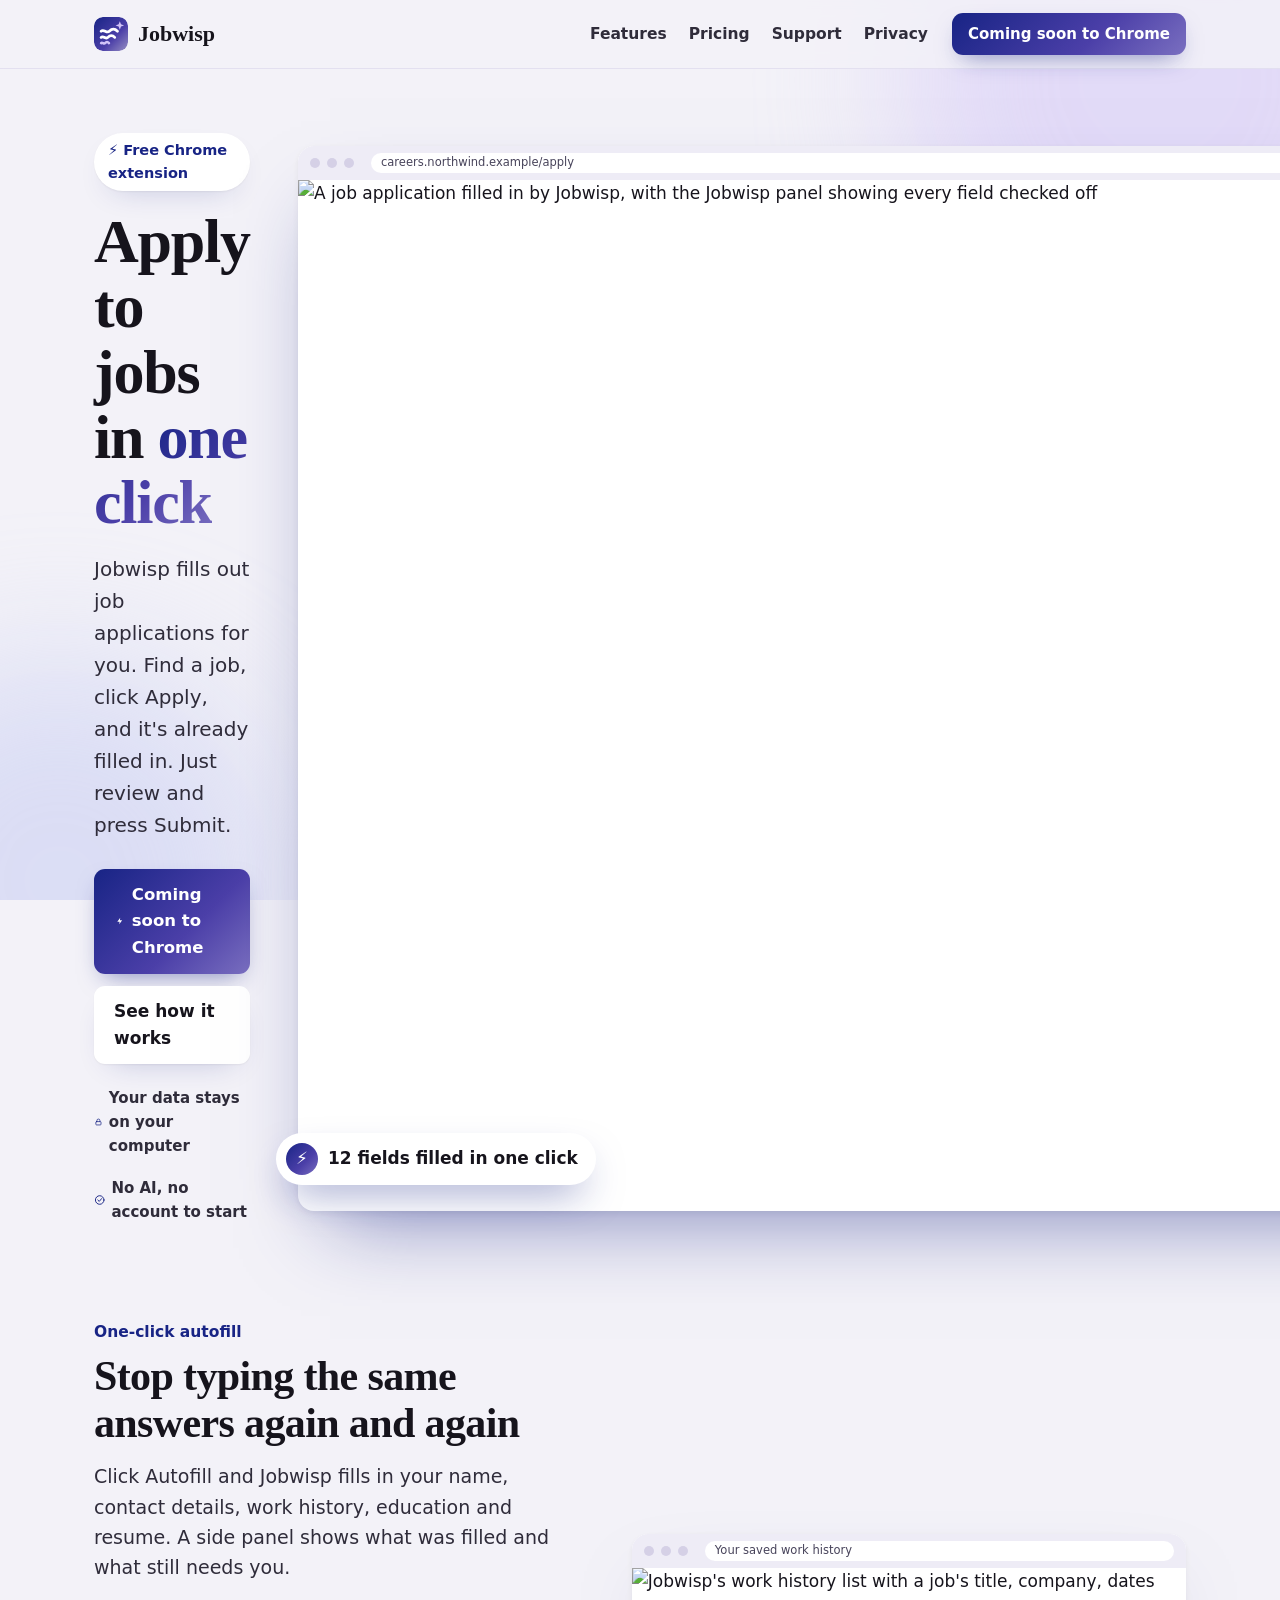
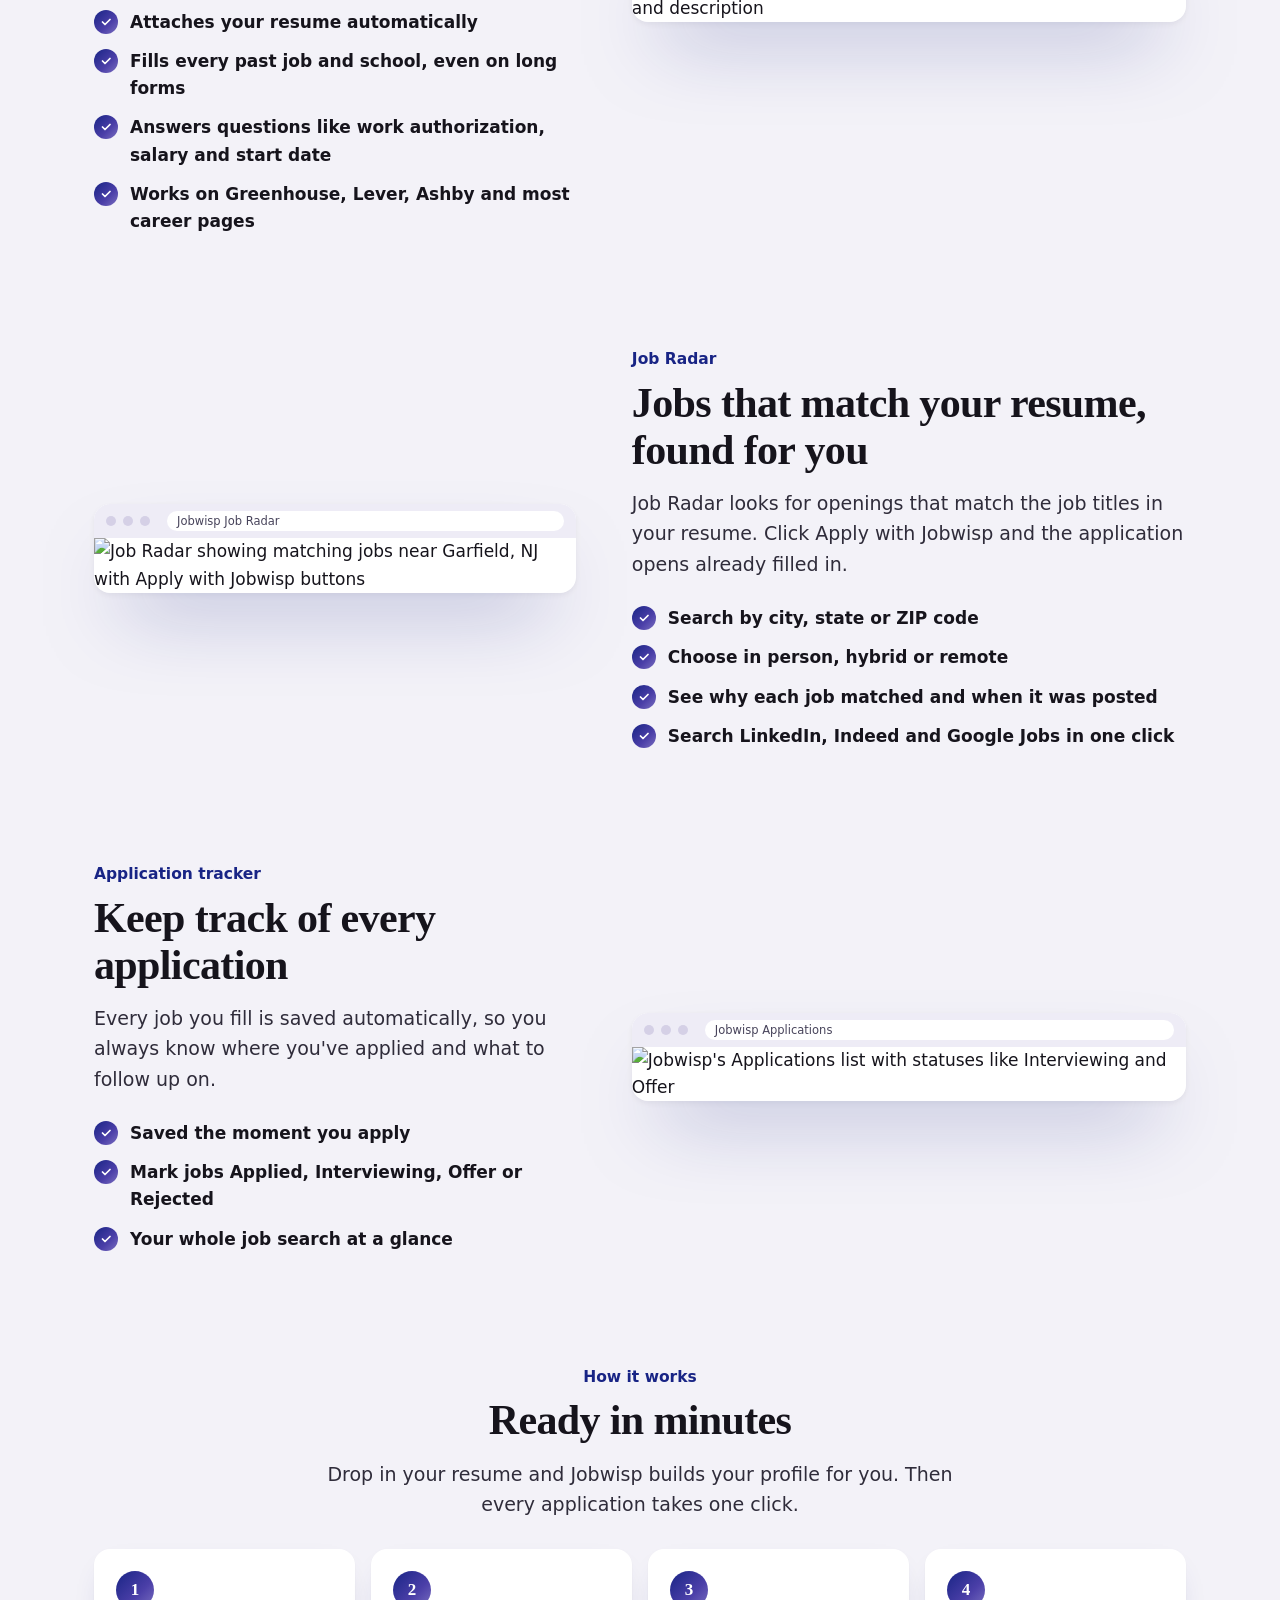
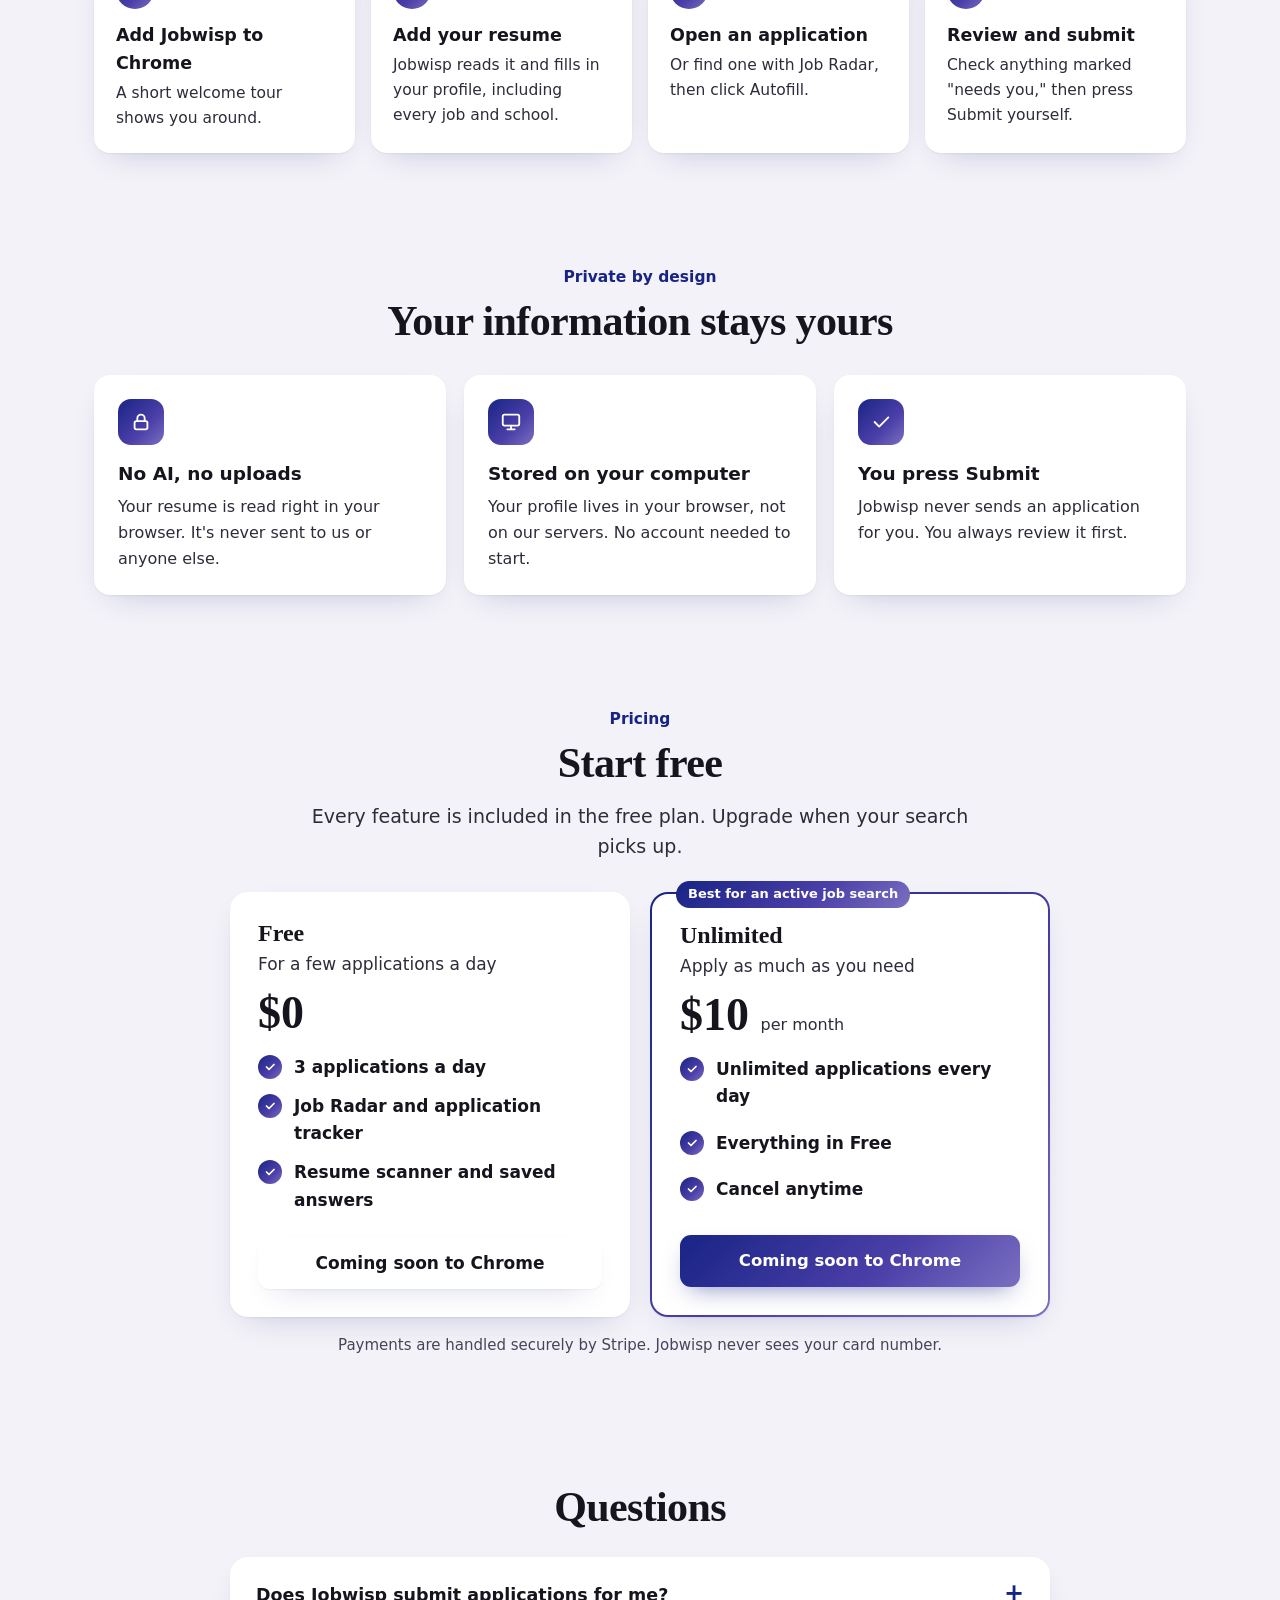
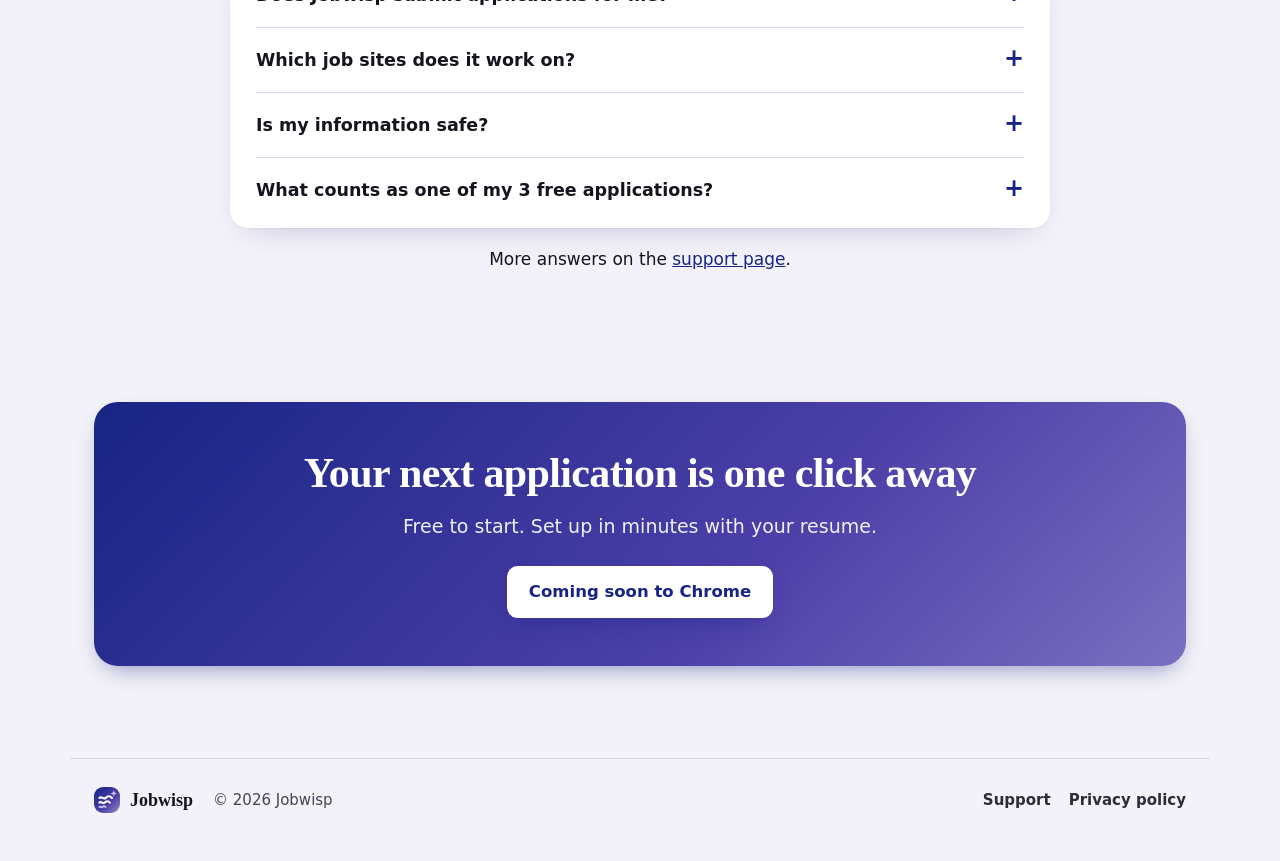
==== index.html @ 6d699679 "Add home page and privacy policy" ====
<!doctype html>
<html lang="en">
<head>
<meta charset="utf-8">
<meta name="viewport" content="width=device-width, initial-scale=1">
<title>Jobwisp: Apply to jobs in one click</title>
<meta name="description" content="Jobwisp is a free Chrome extension that fills job applications in one click, finds jobs that match your resume, and tracks every application. No AI. Your data stays private.">
<meta property="og:title" content="Jobwisp: Apply to jobs in one click">
<meta property="og:description" content="Fill job applications in one click, find jobs that match your resume, and track every application.">
<meta property="og:image" content="assets/social.png">
<link rel="icon" href="assets/logo.svg" type="image/svg+xml">
<link rel="stylesheet" href="styles.css">
</head>
<body>
<a class="skip" href="#main">Skip to content</a>
<div class="orbs" aria-hidden="true"><i></i><i></i></div>

<header class="nav">
  <div class="wrap">
    <a class="logo" href="index.html"><img src="assets/logo.svg" alt="">Jobwisp</a>
    <nav aria-label="Main">
      <a href="#features">Features</a>
      <a href="#pricing">Pricing</a>
      <a href="support.html">Support</a>
      <a href="privacy.html">Privacy</a>
    </nav>
    <a class="btn small" href="#how" data-store><span class="label">Add to Chrome</span></a>
  </div>
</header>

<main id="main">
  <section class="hero">
    <div class="wrap">
      <div>
        <span class="pill">⚡ Free Chrome extension</span>
        <h1>Apply to jobs in <span class="g">one click</span></h1>
        <p class="lede">Jobwisp fills out job applications for you. Find a job, click Apply, and it's already filled in. Just review and press Submit.</p>
        <div class="ctas">
          <a class="btn" href="#how" data-store><svg viewBox="0 0 24 24" fill="currentColor" aria-hidden="true"><path d="M13 2L4 14h7l-1 8 9-12h-7z"/></svg><span class="label">Add to Chrome, it's free</span></a>
          <a class="btn-quiet" href="#how">See how it works</a>
        </div>
        <div class="trust">
          <span><svg viewBox="0 0 24 24" fill="none" stroke="currentColor" stroke-width="2" stroke-linecap="round" aria-hidden="true"><rect x="5" y="11" width="14" height="9" rx="2"/><path d="M8 11V8a4 4 0 0 1 8 0v3"/></svg>Your data stays on your computer</span>
          <span><svg viewBox="0 0 24 24" fill="none" stroke="currentColor" stroke-width="2" stroke-linecap="round" aria-hidden="true"><circle cx="12" cy="12" r="9"/><path d="M8 12l3 3 5-6"/></svg>No AI, no account to start</span>
        </div>
      </div>
      <div class="hero-art">
        <div class="frame"><div class="bar"><b></b><b></b><b></b><span>careers.northwind.example/apply</span></div><img src="assets/hero.jpg" alt="A job application filled in by Jobwisp, with the Jobwisp panel showing every field checked off" width="1600" height="1031"></div>
        <div class="badge"><i>⚡</i>12 fields filled in one click</div>
      </div>
    </div>
  </section>

  <section id="features">
    <div class="wrap feature">
      <div>
        <p class="kicker">One-click autofill</p>
        <h2>Stop typing the same answers again and again</h2>
        <p class="sub">Click Autofill and Jobwisp fills in your name, contact details, work history, education and resume. A side panel shows what was filled and what still needs you.</p>
        <ul class="checks">
          <li>Attaches your resume automatically</li>
          <li>Fills every past job and school, even on long forms</li>
          <li>Answers questions like work authorization, salary and start date</li>
          <li>Works on Greenhouse, Lever, Ashby and most career pages</li>
        </ul>
      </div>
      <div class="frame"><div class="bar"><b></b><b></b><b></b><span>Your saved work history</span></div><img src="assets/work.jpg" alt="Jobwisp's work history list with a job's title, company, dates and description" loading="lazy"></div>
    </div>
  </section>

  <section>
    <div class="wrap feature flip">
      <div>
        <p class="kicker">Job Radar</p>
        <h2>Jobs that match your resume, found for you</h2>
        <p class="sub">Job Radar looks for openings that match the job titles in your resume. Click Apply with Jobwisp and the application opens already filled in.</p>
        <ul class="checks">
          <li>Search by city, state or ZIP code</li>
          <li>Choose in person, hybrid or remote</li>
          <li>See why each job matched and when it was posted</li>
          <li>Search LinkedIn, Indeed and Google Jobs in one click</li>
        </ul>
      </div>
      <div class="frame"><div class="bar"><b></b><b></b><b></b><span>Jobwisp Job Radar</span></div><img src="assets/radar.jpg" alt="Job Radar showing matching jobs near Garfield, NJ with Apply with Jobwisp buttons" loading="lazy"></div>
    </div>
  </section>

  <section>
    <div class="wrap feature">
      <div>
        <p class="kicker">Application tracker</p>
        <h2>Keep track of every application</h2>
        <p class="sub">Every job you fill is saved automatically, so you always know where you've applied and what to follow up on.</p>
        <ul class="checks">
          <li>Saved the moment you apply</li>
          <li>Mark jobs Applied, Interviewing, Offer or Rejected</li>
          <li>Your whole job search at a glance</li>
        </ul>
      </div>
      <div class="frame"><div class="bar"><b></b><b></b><b></b><span>Jobwisp Applications</span></div><img src="assets/tracker.jpg" alt="Jobwisp's Applications list with statuses like Interviewing and Offer" loading="lazy"></div>
    </div>
  </section>

  <section id="how">
    <div class="wrap center">
      <p class="kicker">How it works</p>
      <h2>Ready in minutes</h2>
      <p class="sub">Drop in your resume and Jobwisp builds your profile for you. Then every application takes one click.</p>
      <ol class="steps" style="text-align:left">
        <li><b>Add Jobwisp to Chrome</b><p>A short welcome tour shows you around.</p></li>
        <li><b>Add your resume</b><p>Jobwisp reads it and fills in your profile, including every job and school.</p></li>
        <li><b>Open an application</b><p>Or find one with Job Radar, then click Autofill.</p></li>
        <li><b>Review and submit</b><p>Check anything marked "needs you," then press Submit yourself.</p></li>
      </ol>
    </div>
  </section>

  <section>
    <div class="wrap center">
      <p class="kicker">Private by design</p>
      <h2>Your information stays yours</h2>
      <div class="cards" style="text-align:left">
        <div class="card"><span class="ic"><svg viewBox="0 0 24 24"><rect x="5" y="11" width="14" height="9" rx="2"/><path d="M8 11V8a4 4 0 0 1 8 0v3"/></svg></span><h3>No AI, no uploads</h3><p>Your resume is read right in your browser. It's never sent to us or anyone else.</p></div>
        <div class="card"><span class="ic"><svg viewBox="0 0 24 24"><rect x="3" y="4" width="18" height="12" rx="2"/><path d="M8 20h8M12 16v4"/></svg></span><h3>Stored on your computer</h3><p>Your profile lives in your browser, not on our servers. No account needed to start.</p></div>
        <div class="card"><span class="ic"><svg viewBox="0 0 24 24"><path d="M5 12l5 5L20 7"/></svg></span><h3>You press Submit</h3><p>Jobwisp never sends an application for you. You always review it first.</p></div>
      </div>
    </div>
  </section>

  <section id="pricing">
    <div class="wrap center">
      <p class="kicker">Pricing</p>
      <h2>Start free</h2>
      <p class="sub">Every feature is included in the free plan. Upgrade when your search picks up.</p>
      <div class="plans" style="text-align:left">
        <div class="plan">
          <h3>Free</h3><p style="margin:0;color:var(--ink-2)">For a few applications a day</p>
          <div class="price">$0</div>
          <ul class="checks"><li>3 applications a day</li><li>Job Radar and application tracker</li><li>Resume scanner and saved answers</li></ul>
          <a class="btn-quiet" href="#how" data-store><span class="label">Add to Chrome</span></a>
        </div>
        <div class="plan best">
          <span class="tag">Best for an active job search</span>
          <h3>Unlimited</h3><p style="margin:0;color:var(--ink-2)">Apply as much as you need</p>
          <div class="price">$10 <small>per month</small></div>
          <ul class="checks"><li>Unlimited applications every day</li><li>Everything in Free</li><li>Cancel anytime</li></ul>
          <a class="btn" href="#how" data-store><span class="label">Start free, upgrade anytime</span></a>
        </div>
      </div>
      <p style="color:var(--muted);font-size:15px;margin-top:16px">Payments are handled securely by Stripe. Jobwisp never sees your card number.</p>
    </div>
  </section>

  <section>
    <div class="wrap center">
      <h2>Questions</h2>
      <div class="faq" style="text-align:left">
        <details><summary>Does Jobwisp submit applications for me?</summary><div><p>No. Jobwisp fills in the form, and you always review it and press Submit yourself. Anything it couldn't answer is marked "needs you," so nothing slips through.</p></div></details>
        <details><summary>Which job sites does it work on?</summary><div><p>Greenhouse, Lever, Ashby and most company career pages, including application forms embedded in other websites. Some custom dropdowns, for example on Workday, may need a quick manual pick.</p></div></details>
        <details><summary>Is my information safe?</summary><div><p>Your profile and resume are stored only in your browser. Jobwisp doesn't use AI, doesn't upload your resume and doesn't sell data. Read the full <a href="privacy.html">privacy policy</a>.</p></div></details>
        <details><summary>What counts as one of my 3 free applications?</summary><div><p>Each different application you fill counts once per day. Filling the same application again, or using the practice form, doesn't count. Your free applications reset at midnight.</p></div></details>
      </div>
      <p style="margin-top:18px">More answers on the <a href="support.html">support page</a>.</p>
    </div>
  </section>

  <section>
    <div class="wrap">
      <div class="band">
        <h2>Your next application is one click away</h2>
        <p>Free to start. Set up in minutes with your resume.</p>
        <a class="btn" href="#how" data-store><span class="label">Add Jobwisp to Chrome</span></a>
      </div>
    </div>
  </section>
</main>

<footer>
  <div class="wrap">
    <a class="logo" href="index.html" style="font-size:18px"><img src="assets/logo.svg" alt="" style="width:26px;height:26px">Jobwisp</a>
    <span>© 2026 Jobwisp</span>
    <nav aria-label="Footer"><a href="support.html">Support</a><a href="privacy.html">Privacy policy</a></nav>
  </div>
</footer>
<script src="site.js"></script>
</body>
</html>
---- styles.css ----
/* Jobwisp website. Soft lavender background, white cards, indigo-to-lavender accents, dark readable text. */
:root {
  --paper: #F3F2F8;
  --tint: #EEEBFA;
  --ink: #16141C;
  --ink-2: #2F2C3A;
  --muted: #47435A;
  --rule: #D9D4EA;
  --brand: #182485;
  --lavender: #978FC3;
  --lilac: #D1C3F8;
  --grad: linear-gradient(135deg, #182485 0%, #4B3FA8 60%, #7A6FC0 100%);
  --card: 0 1px 2px rgba(22,20,28,.05), 0 12px 32px -18px rgba(24,36,133,.3);
  --glow: 0 10px 24px -10px rgba(24,36,133,.55);
  --serif: Charter, "Bitstream Charter", "Iowan Old Style", "Palatino Linotype", Georgia, serif;
  --sans: Inter, system-ui, -apple-system, "Segoe UI", Roboto, sans-serif;
}
* { box-sizing: border-box; }
html { scroll-behavior: smooth; }
body { margin: 0; background: var(--paper); color: var(--ink); font: 17px/1.6 var(--sans); }
img { max-width: 100%; height: auto; display: block; }
a { color: var(--brand); }
:focus-visible { outline: 3px solid var(--brand); outline-offset: 3px; }
.wrap { max-width: 1140px; margin: 0 auto; padding: 0 24px; }
.skip { position: absolute; left: -999px; }
.skip:focus { left: 12px; top: 12px; background: #fff; padding: 8px 12px; border-radius: 8px; z-index: 10; }

/* background shapes */
.orbs { position: fixed; inset: 0; z-index: -1; overflow: hidden; pointer-events: none; }
.orbs i { position: absolute; border-radius: 50%; filter: blur(70px); opacity: .5; animation: drift 20s ease-in-out infinite alternate; }
.orbs i:nth-child(1) { width: 520px; height: 520px; background: #D1C3F8; top: -180px; right: -140px; }
.orbs i:nth-child(2) { width: 440px; height: 440px; background: #C3C9F2; bottom: -200px; left: -160px; animation-duration: 26s; }
@keyframes drift { to { transform: translate(-40px, 30px) scale(1.08); } }

/* nav */
.nav { position: sticky; top: 0; z-index: 5; backdrop-filter: blur(10px); background: rgba(243,242,248,.82); border-bottom: 1px solid rgba(217,212,234,.6); }
.nav .wrap { display: flex; align-items: center; gap: 24px; height: 68px; }
.logo { display: flex; align-items: center; gap: 10px; font: 700 22px var(--serif); color: var(--ink); text-decoration: none; }
.logo img { width: 34px; height: 34px; border-radius: 9px; }
.nav nav { display: flex; gap: 22px; margin-left: auto; }
.nav nav a { color: var(--ink-2); text-decoration: none; font-weight: 600; font-size: 15.5px; }
.nav nav a:hover, .nav nav a[aria-current="page"] { color: var(--brand); }

/* buttons */
.btn { display: inline-flex; align-items: center; gap: 8px; padding: 13px 22px; border-radius: 11px; background: var(--grad); color: #fff; font-weight: 700; text-decoration: none; box-shadow: var(--glow); transition: transform .15s, filter .15s; border: 0; font-size: 16.5px; cursor: pointer; }
.btn:hover { transform: translateY(-2px); filter: brightness(1.08); }
.btn.small { padding: 9px 16px; font-size: 15px; }
.btn-quiet { display: inline-flex; align-items: center; gap: 8px; padding: 12px 20px; border-radius: 11px; background: #fff; color: var(--ink); font-weight: 700; text-decoration: none; box-shadow: var(--card); transition: transform .15s, color .15s; }
.btn-quiet:hover { transform: translateY(-2px); color: var(--brand); }
.btn svg, .btn-quiet svg { width: 18px; height: 18px; }

/* hero */
.hero { padding: 64px 0 40px; }
.hero .wrap { display: grid; grid-template-columns: 0.9fr 1.1fr; gap: 48px; align-items: center; }
.pill { display: inline-flex; align-items: center; gap: 8px; background: #fff; padding: 6px 14px; border-radius: 999px; font-weight: 700; font-size: 14.5px; color: var(--brand); box-shadow: var(--card); margin-bottom: 18px; }
h1 { font: 700 clamp(40px, 5.4vw, 62px)/1.05 var(--serif); letter-spacing: -.02em; margin: 0 0 18px; }
.g { background: var(--grad); -webkit-background-clip: text; background-clip: text; color: transparent; }
.lede { font-size: 20px; color: var(--ink-2); margin: 0 0 28px; max-width: 34ch; }
.ctas { display: flex; gap: 12px; flex-wrap: wrap; margin-bottom: 22px; }
.trust { display: flex; gap: 18px; flex-wrap: wrap; color: var(--ink-2); font-size: 15px; font-weight: 600; }
.trust span { display: inline-flex; align-items: center; gap: 6px; }
.trust svg { width: 18px; height: 18px; color: var(--brand); }
.frame { position: relative; background: #fff; border-radius: 16px; overflow: hidden; box-shadow: 0 2px 6px rgba(22,20,28,.06), 0 40px 80px -32px rgba(24,36,133,.5); }
.frame .bar { height: 34px; background: #EEECF6; display: flex; align-items: center; gap: 7px; padding: 0 12px; }
.frame .bar b { width: 10px; height: 10px; border-radius: 50%; background: #D5D0E6; }
.frame .bar span { margin-left: 10px; flex: 1; height: 20px; border-radius: 10px; background: #fff; font-size: 11.5px; color: var(--muted); display: flex; align-items: center; padding: 0 10px; }
.hero-art { position: relative; animation: rise .7s ease-out both; }
.badge { position: absolute; left: -22px; bottom: 26px; display: flex; align-items: center; gap: 10px; background: #fff; border-radius: 999px; padding: 10px 18px 10px 10px; font-weight: 700; box-shadow: 0 18px 40px -14px rgba(24,36,133,.55); animation: rise .7s .3s ease-out both; }
.badge i { width: 32px; height: 32px; border-radius: 50%; background: var(--grad); display: grid; place-items: center; color: #fff; font-style: normal; }
@keyframes rise { from { opacity: 0; transform: translateY(14px); } to { opacity: 1; transform: none; } }

/* sections */
section { padding: 56px 0; }
.kicker { font-weight: 700; color: var(--brand); margin: 0 0 8px; font-size: 15.5px; }
h2 { font: 700 clamp(30px, 3.6vw, 42px)/1.12 var(--serif); letter-spacing: -.015em; margin: 0 0 14px; }
.center { text-align: center; }
.center .sub { margin-left: auto; margin-right: auto; }
.sub { font-size: 19px; color: var(--ink-2); max-width: 56ch; margin: 0 0 26px; }
.feature { display: grid; grid-template-columns: 1fr 1.15fr; gap: 56px; align-items: center; }
.feature.flip > :first-child { order: 2; }
.checks { list-style: none; padding: 0; margin: 0; display: grid; gap: 12px; }
.checks li { display: flex; gap: 12px; align-items: flex-start; font-weight: 600; }
.checks li::before { content: ""; flex: none; width: 24px; height: 24px; margin-top: 1px; border-radius: 50%; background: url("data:image/svg+xml,%3Csvg xmlns='http://www.w3.org/2000/svg' viewBox='0 0 24 24' fill='none' stroke='white' stroke-width='3.5' stroke-linecap='round' stroke-linejoin='round'%3E%3Cpath d='M5 12l5 5L20 7'/%3E%3C/svg%3E") center / 12px 12px no-repeat, var(--grad); }

/* steps */
.steps { list-style: none; padding: 0; margin: 30px 0 0; display: grid; grid-template-columns: repeat(4, 1fr); gap: 16px; counter-reset: s; }
.steps li { background: #fff; border-radius: 16px; padding: 22px; box-shadow: var(--card); counter-increment: s; }
.steps li::before { content: counter(s); display: grid; place-items: center; width: 38px; height: 38px; border-radius: 50%; background: var(--grad); color: #fff; font: 700 17px var(--serif); margin-bottom: 12px; }
.steps b { display: block; font-size: 17.5px; margin-bottom: 4px; }
.steps p { margin: 0; color: var(--ink-2); font-size: 15.5px; }

/* cards */
.cards { display: grid; grid-template-columns: repeat(3, 1fr); gap: 18px; margin-top: 30px; }
.card { background: #fff; border-radius: 16px; padding: 24px; box-shadow: var(--card); }
.card .ic { width: 46px; height: 46px; border-radius: 13px; background: var(--grad); display: grid; place-items: center; margin-bottom: 14px; }
.card .ic svg { width: 22px; height: 22px; fill: none; stroke: #fff; stroke-width: 2; stroke-linecap: round; stroke-linejoin: round; }
.card h3 { margin: 0 0 6px; font-size: 18.5px; }
.card p { margin: 0; color: var(--ink-2); font-size: 16px; }

/* pricing */
.plans { display: grid; grid-template-columns: 1fr 1fr; gap: 20px; max-width: 820px; margin: 30px auto 0; }
.plan { background: #fff; border-radius: 18px; padding: 28px; box-shadow: var(--card); display: flex; flex-direction: column; }
.plan.best { border: 2px solid transparent; background: linear-gradient(#fff, #fff) padding-box, var(--grad) border-box; position: relative; }
.plan.best .tag { position: absolute; top: -13px; left: 24px; background: var(--grad); color: #fff; font-weight: 700; font-size: 13px; padding: 3px 12px; border-radius: 999px; }
.plan h3 { font: 700 24px var(--serif); margin: 0 0 4px; }
.price { font: 700 46px/1 var(--serif); margin: 12px 0 18px; }
.price small { font: 500 16px var(--sans); color: var(--ink-2); }
.plan .checks { margin-bottom: 24px; flex: 1; }
.plan .btn, .plan .btn-quiet { justify-content: center; }

/* faq */
.faq { max-width: 820px; margin: 26px auto 0; background: #fff; border-radius: 18px; box-shadow: var(--card); padding: 6px 26px; }
.faq details { border-bottom: 1px solid var(--rule); }
.faq details:last-child { border-bottom: 0; }
.faq summary { list-style: none; cursor: pointer; padding: 18px 0; font-weight: 700; font-size: 17.5px; display: flex; justify-content: space-between; gap: 14px; }
.faq summary::-webkit-details-marker { display: none; }
.faq summary::after { content: "+"; font-size: 24px; line-height: 1; color: var(--brand); transition: transform .2s; }
.faq details[open] summary::after { transform: rotate(45deg); }
.faq details > div { padding: 0 0 18px; color: var(--ink-2); }
.faq details > div p { margin: 0 0 10px; }

/* cta band */
.band { background: var(--grad); color: #fff; border-radius: 24px; padding: 48px; text-align: center; box-shadow: var(--glow); }
.band h2 { color: #fff; }
.band p { font-size: 19px; opacity: .92; margin: 0 0 24px; }
.band .btn { background: #fff; color: var(--brand); }

/* document pages (support, privacy) */
.doc { max-width: 780px; margin: 0 auto; padding: 48px 24px 72px; }
.doc .card { padding: 32px 36px; }
.doc h1 { font-size: clamp(34px, 4.4vw, 46px); }
.doc h2 { font-size: 24px; margin: 34px 0 10px; }
.doc h3 { font-size: 18px; margin: 22px 0 6px; }
.doc p, .doc li { color: var(--ink-2); }
.doc ul { padding-left: 22px; }
.doc li { margin-bottom: 6px; }
.meta { color: var(--muted); font-size: 15px; margin: 0 0 24px; }
.contact { display: flex; gap: 14px; align-items: center; background: var(--tint); border-radius: 14px; padding: 18px 20px; margin: 18px 0; }
.contact .ic { width: 44px; height: 44px; border-radius: 12px; background: var(--grad); display: grid; place-items: center; flex: none; }
.contact .ic svg { width: 22px; height: 22px; fill: none; stroke: #fff; stroke-width: 2; stroke-linecap: round; stroke-linejoin: round; }
.contact b { display: block; }

/* footer */
footer { padding: 36px 0 48px; color: var(--muted); font-size: 15px; }
footer .wrap { display: flex; gap: 20px; align-items: center; flex-wrap: wrap; border-top: 1px solid var(--rule); padding-top: 28px; }
footer nav { display: flex; gap: 18px; margin-left: auto; }
footer a { color: var(--ink-2); text-decoration: none; font-weight: 600; }
footer a:hover { color: var(--brand); }

@media (max-width: 900px) {
  .hero .wrap, .feature { grid-template-columns: 1fr; gap: 32px; }
  .feature.flip > :first-child { order: 0; }
  .steps { grid-template-columns: 1fr 1fr; }
  .cards { grid-template-columns: 1fr; }
  .plans { grid-template-columns: 1fr; }
  .nav nav { display: none; }
  .badge { left: 10px; }
  .band { padding: 36px 22px; }
}
@media (max-width: 520px) { .nav .btn.small { display: none; } .steps { grid-template-columns: 1fr; } .doc .card { padding: 24px 20px; } }
@media (prefers-reduced-motion: reduce) { *, *::before, *::after { animation: none !important; transition: none !important; } html { scroll-behavior: auto; } }
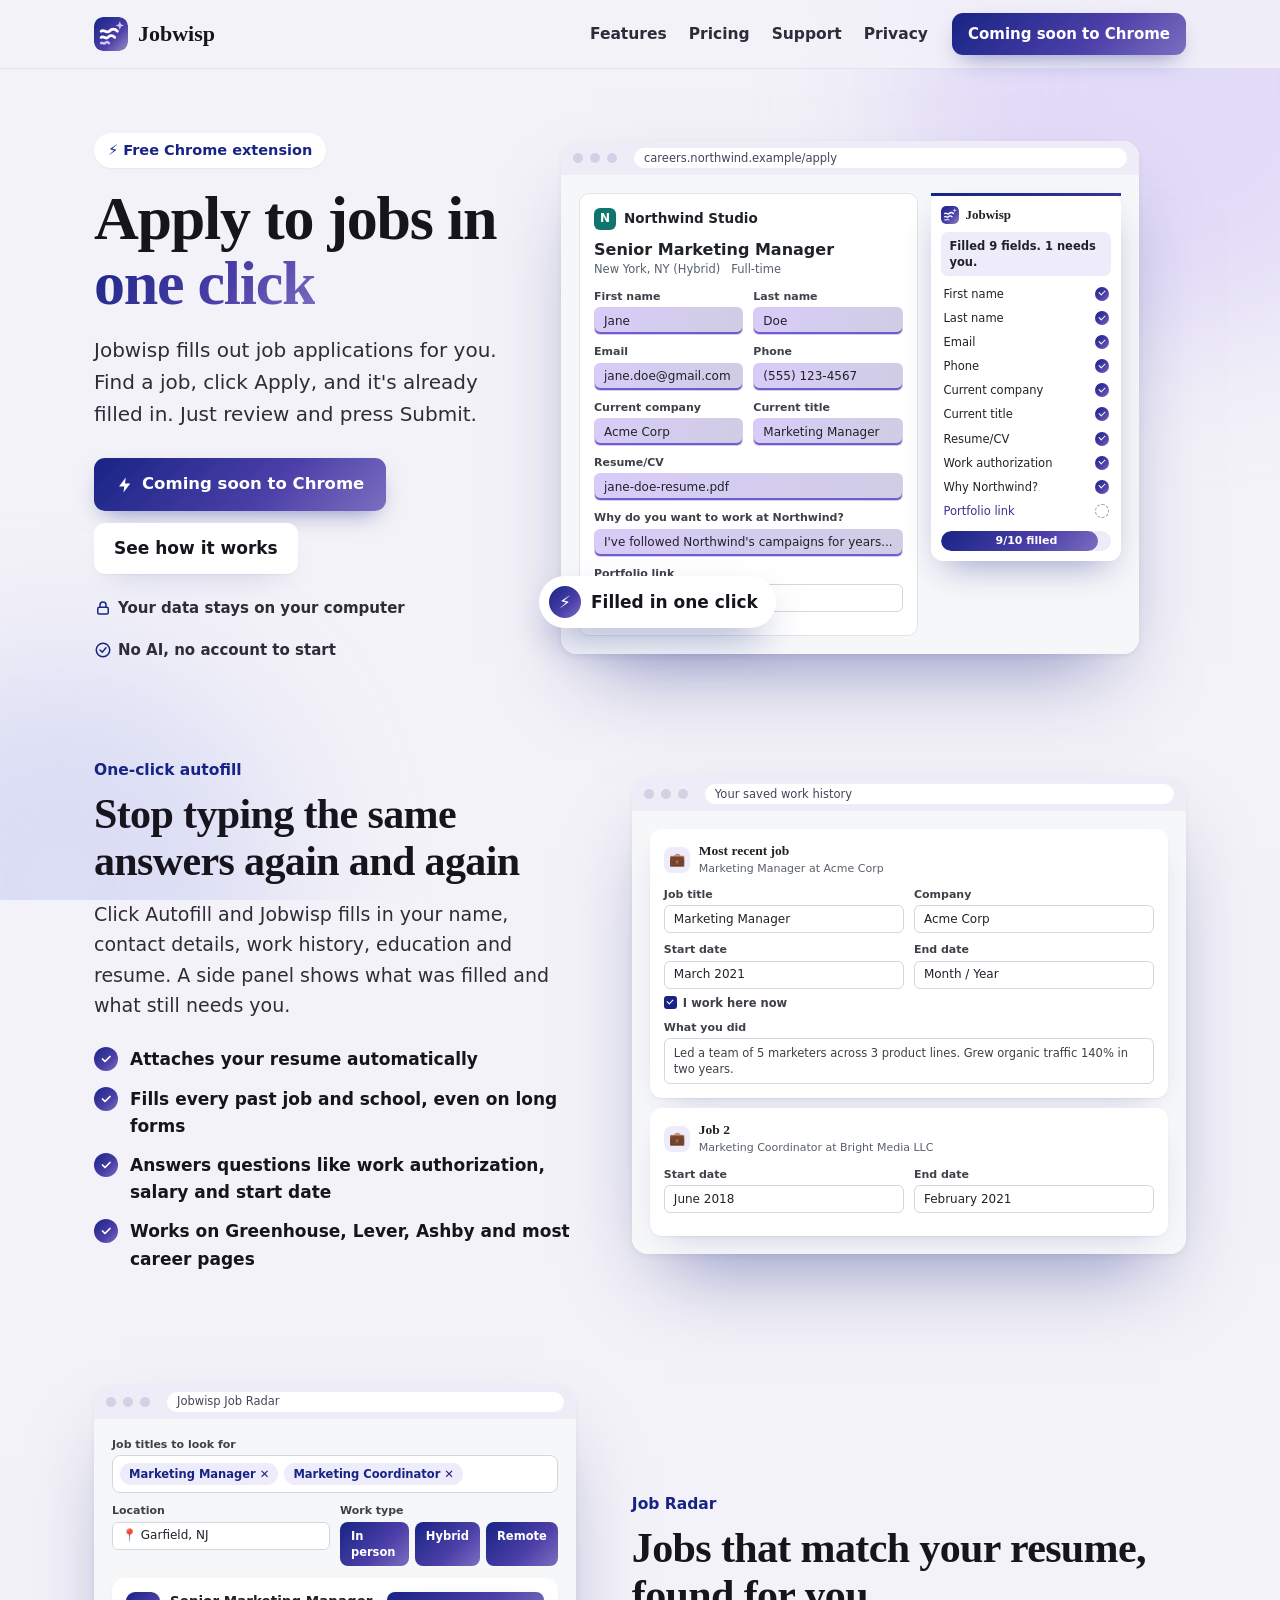
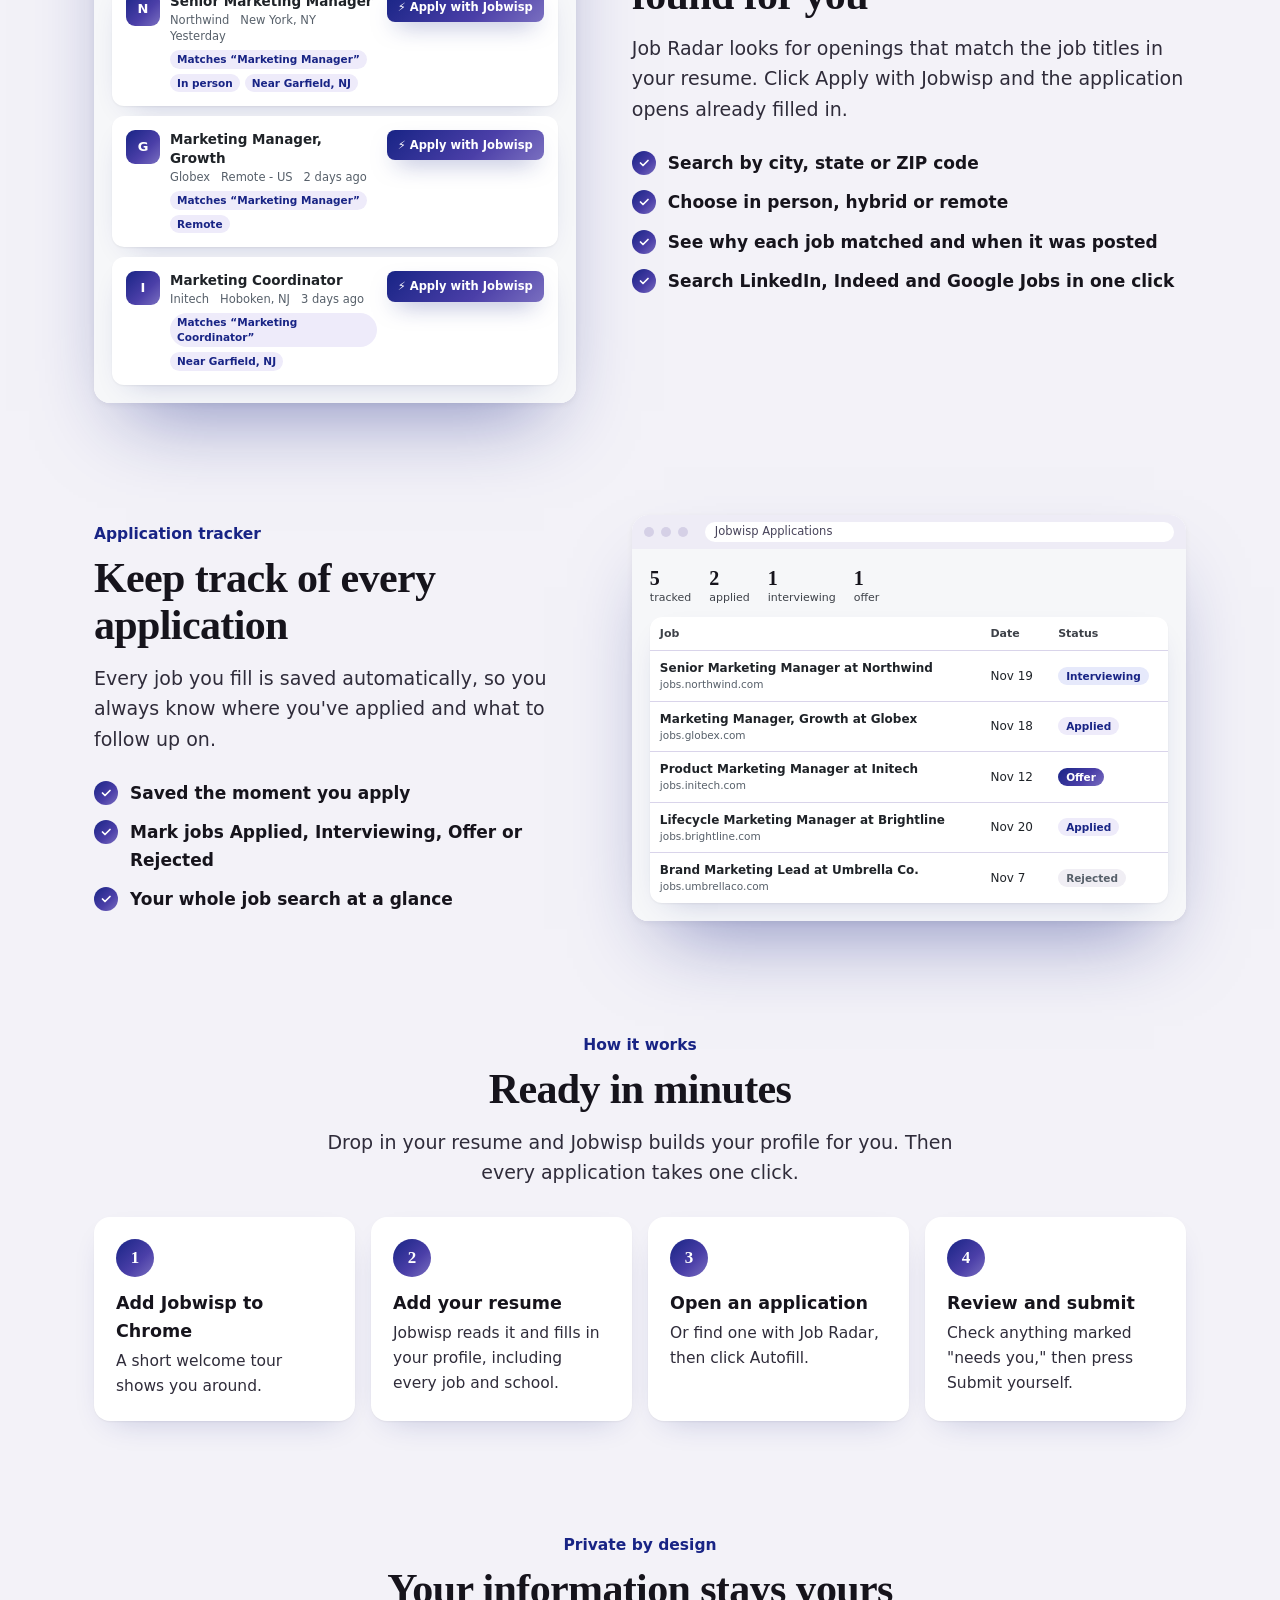
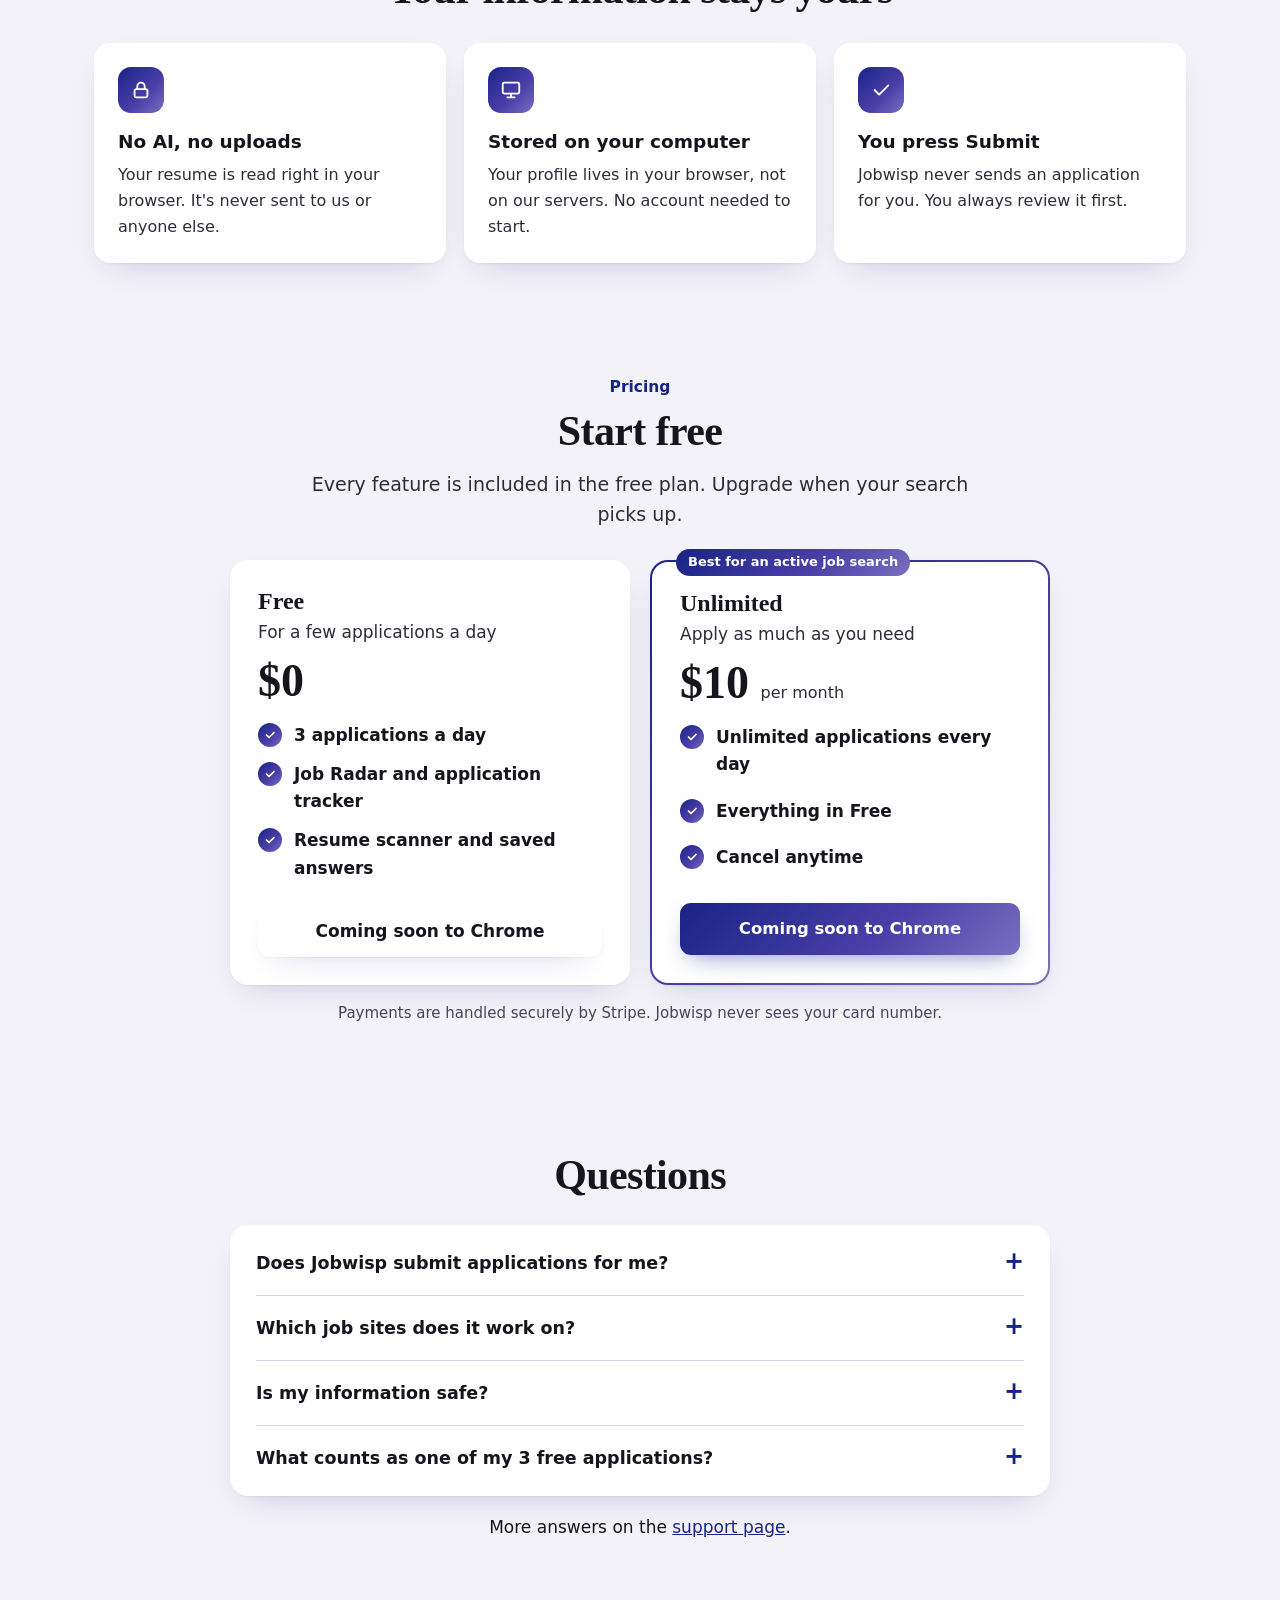
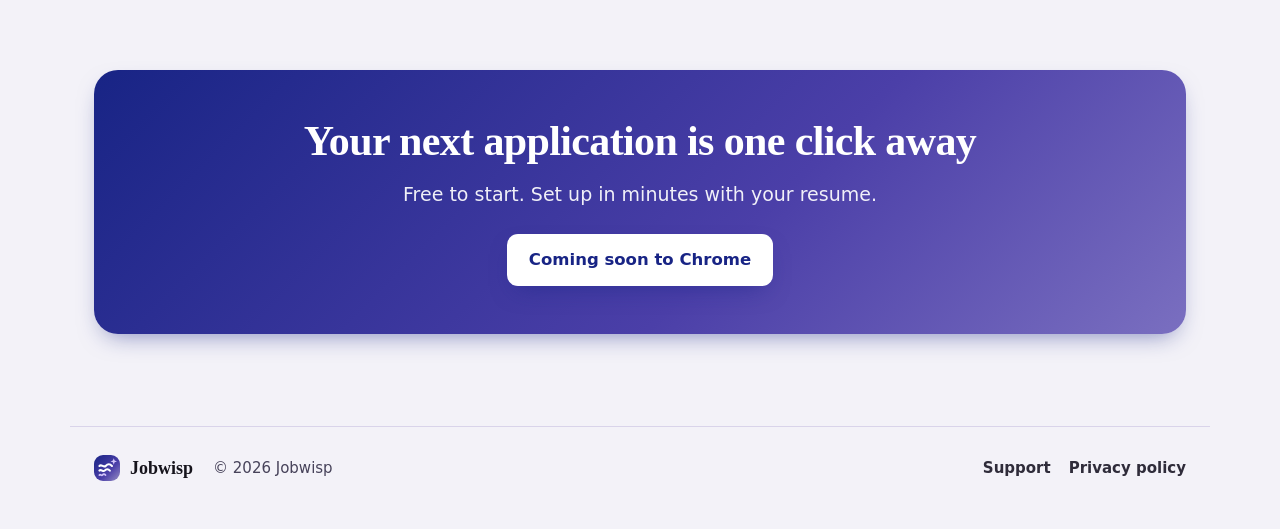
==== commit bb6a5438: "Fix broken images: replace missing screenshots with built-in illustrations" ====
--- a/index.html
+++ b/index.html
@@ -7,9 +7,9 @@
 <meta name="description" content="Jobwisp is a free Chrome extension that fills job applications in one click, finds jobs that match your resume, and tracks every application. No AI. Your data stays private.">
 <meta property="og:title" content="Jobwisp: Apply to jobs in one click">
 <meta property="og:description" content="Fill job applications in one click, find jobs that match your resume, and track every application.">
-<meta property="og:image" content="assets/social.png">
 <link rel="icon" href="assets/logo.svg" type="image/svg+xml">
 <link rel="stylesheet" href="styles.css">
+<link rel="stylesheet" href="mock.css">
 </head>
 <body>
 <a class="skip" href="#main">Skip to content</a>
@@ -45,8 +45,28 @@
         </div>
       </div>
       <div class="hero-art">
-        <div class="frame"><div class="bar"><b></b><b></b><b></b><span>careers.northwind.example/apply</span></div><img src="assets/hero.jpg" alt="A job application filled in by Jobwisp, with the Jobwisp panel showing every field checked off" width="1600" height="1031"></div>
-        <div class="badge"><i>⚡</i>12 fields filled in one click</div>
+        <div class="frame"><div class="bar"><b></b><b></b><b></b><span>careers.northwind.example/apply</span></div><div class="mock" role="img" aria-label="A job application filled in by Jobwisp, with the Jobwisp panel showing every field checked off"><div class="m-app" aria-hidden="true">
+  <div class="m-form">
+    <div class="m-co"><i>N</i>Northwind Studio</div>
+    <p class="m-title">Senior Marketing Manager</p><p class="m-sub">New York, NY (Hybrid) &nbsp; Full-time</p>
+    <div class="m-row"><div><p class="m-label">First name</p><div class="m-field on anim" style="animation-delay:0.2s">Jane</div></div><div><p class="m-label">Last name</p><div class="m-field on anim" style="animation-delay:0.3s">Doe</div></div></div>
+    <div class="m-row"><div><p class="m-label">Email</p><div class="m-field on anim" style="animation-delay:0.4s">jane.doe@gmail.com</div></div><div><p class="m-label">Phone</p><div class="m-field on anim" style="animation-delay:0.5s">(555) 123-4567</div></div></div>
+    <div class="m-row"><div><p class="m-label">Current company</p><div class="m-field on anim" style="animation-delay:0.6s">Acme Corp</div></div><div><p class="m-label">Current title</p><div class="m-field on anim" style="animation-delay:0.7s">Marketing Manager</div></div></div>
+    <div><p class="m-label">Resume/CV</p><div class="m-field on anim" style="animation-delay:0.8s">jane-doe-resume.pdf</div></div>
+    <div><p class="m-label">Why do you want to work at Northwind?</p><div class="m-field on anim" style="animation-delay:0.9s">I've followed Northwind's campaigns for years...</div></div>
+    <div><p class="m-label">Portfolio link</p><div class="m-field"></div></div>
+  </div>
+  <div class="m-panel">
+    <div class="hd"><img src="assets/logo.svg" alt="">Jobwisp</div>
+    <div class="m-status">Filled 9 fields. 1 needs you.</div>
+    <div class="m-check">First name<b></b></div><div class="m-check">Last name<b></b></div><div class="m-check">Email<b></b></div>
+    <div class="m-check">Phone<b></b></div><div class="m-check">Current company<b></b></div><div class="m-check">Current title<b></b></div>
+    <div class="m-check">Resume/CV<b></b></div><div class="m-check">Work authorization<b></b></div><div class="m-check">Why Northwind?<b></b></div>
+    <div class="m-check need">Portfolio link<b></b></div>
+    <div class="m-bar"><i></i><span>9/10 filled</span></div>
+  </div>
+</div></div></div>
+        <div class="badge"><i>⚡</i>Filled in one click</div>
       </div>
     </div>
   </section>
@@ -64,7 +84,15 @@
           <li>Works on Greenhouse, Lever, Ashby and most career pages</li>
         </ul>
       </div>
-      <div class="frame"><div class="bar"><b></b><b></b><b></b><span>Your saved work history</span></div><img src="assets/work.jpg" alt="Jobwisp's work history list with a job's title, company, dates and description" loading="lazy"></div>
+      <div class="frame"><div class="bar"><b></b><b></b><b></b><span>Your saved work history</span></div><div class="mock" role="img" aria-label="Jobwisp's work history list with a job's title, company, dates and description"><div aria-hidden="true">
+  <div class="m-card"><div class="m-head"><span class="ic">💼</span><div><strong>Most recent job</strong><small>Marketing Manager at Acme Corp</small></div></div>
+    <div class="m-row"><div><p class="m-label">Job title</p><div class="m-field">Marketing Manager</div></div><div><p class="m-label">Company</p><div class="m-field">Acme Corp</div></div></div>
+    <div class="m-row"><div><p class="m-label">Start date</p><div class="m-field">March 2021</div></div><div><p class="m-label">End date</p><div class="m-field">Month / Year</div></div></div>
+    <div class="m-tick"><i></i>I work here now</div>
+    <p class="m-label">What you did</p><div class="m-box">Led a team of 5 marketers across 3 product lines. Grew organic traffic 140% in two years.</div></div>
+  <div class="m-card"><div class="m-head"><span class="ic">💼</span><div><strong>Job 2</strong><small>Marketing Coordinator at Bright Media LLC</small></div></div>
+    <div class="m-row"><div><p class="m-label">Start date</p><div class="m-field">June 2018</div></div><div><p class="m-label">End date</p><div class="m-field">February 2021</div></div></div></div>
+</div></div></div>
     </div>
   </section>
 
@@ -81,7 +109,14 @@
           <li>Search LinkedIn, Indeed and Google Jobs in one click</li>
         </ul>
       </div>
-      <div class="frame"><div class="bar"><b></b><b></b><b></b><span>Jobwisp Job Radar</span></div><img src="assets/radar.jpg" alt="Job Radar showing matching jobs near Garfield, NJ with Apply with Jobwisp buttons" loading="lazy"></div>
+      <div class="frame"><div class="bar"><b></b><b></b><b></b><span>Jobwisp Job Radar</span></div><div class="mock" role="img" aria-label="Job Radar showing matching jobs near Garfield, NJ with Apply with Jobwisp buttons"><div aria-hidden="true">
+  <p class="m-label">Job titles to look for</p>
+  <div class="m-chips"><span class="m-chip">Marketing Manager ✕</span><span class="m-chip">Marketing Coordinator ✕</span></div>
+  <div class="m-row"><div><p class="m-label">Location</p><div class="m-field">📍 Garfield, NJ</div></div><div><p class="m-label">Work type</p><div class="m-types"><span>In person</span><span>Hybrid</span><span>Remote</span></div></div></div>
+  <div class="m-card m-job"><span class="m-logo">N</span><div><h4>Senior Marketing Manager</h4><p class="m-meta">Northwind &nbsp; New York, NY &nbsp; Yesterday</p><div class="m-why"><span>Matches “Marketing Manager”</span><span>In person</span><span>Near Garfield, NJ</span></div></div><span class="m-apply">⚡ Apply with Jobwisp</span></div>
+  <div class="m-card m-job"><span class="m-logo">G</span><div><h4>Marketing Manager, Growth</h4><p class="m-meta">Globex &nbsp; Remote - US &nbsp; 2 days ago</p><div class="m-why"><span>Matches “Marketing Manager”</span><span>Remote</span></div></div><span class="m-apply">⚡ Apply with Jobwisp</span></div>
+  <div class="m-card m-job"><span class="m-logo">I</span><div><h4>Marketing Coordinator</h4><p class="m-meta">Initech &nbsp; Hoboken, NJ &nbsp; 3 days ago</p><div class="m-why"><span>Matches “Marketing Coordinator”</span><span>Near Garfield, NJ</span></div></div><span class="m-apply">⚡ Apply with Jobwisp</span></div>
+</div></div></div>
     </div>
   </section>
 
@@ -97,7 +132,10 @@
           <li>Your whole job search at a glance</li>
         </ul>
       </div>
-      <div class="frame"><div class="bar"><b></b><b></b><b></b><span>Jobwisp Applications</span></div><img src="assets/tracker.jpg" alt="Jobwisp's Applications list with statuses like Interviewing and Offer" loading="lazy"></div>
+      <div class="frame"><div class="bar"><b></b><b></b><b></b><span>Jobwisp Applications</span></div><div class="mock" role="img" aria-label="Jobwisp's Applications list with statuses like Interviewing and Offer"><div aria-hidden="true">
+  <div class="m-stats"><div><b>5</b>tracked</div><div><b>2</b>applied</div><div><b>1</b>interviewing</div><div><b>1</b>offer</div></div>
+  <table class="m-table"><tr><th>Job</th><th>Date</th><th>Status</th></tr><tr><td><b>Senior Marketing Manager at Northwind</b><small>jobs.northwind.com</small></td><td>Nov 19</td><td><span class="m-pill int">Interviewing</span></td></tr><tr><td><b>Marketing Manager, Growth at Globex</b><small>jobs.globex.com</small></td><td>Nov 18</td><td><span class="m-pill ">Applied</span></td></tr><tr><td><b>Product Marketing Manager at Initech</b><small>jobs.initech.com</small></td><td>Nov 12</td><td><span class="m-pill offer">Offer</span></td></tr><tr><td><b>Lifecycle Marketing Manager at Brightline</b><small>jobs.brightline.com</small></td><td>Nov 20</td><td><span class="m-pill ">Applied</span></td></tr><tr><td><b>Brand Marketing Lead at Umbrella Co.</b><small>jobs.umbrellaco.com</small></td><td>Nov 7</td><td><span class="m-pill rej">Rejected</span></td></tr></table>
+</div></div></div>
     </div>
   </section>
 
--- a/mock.css
+++ b/mock.css
@@ -0,0 +1,62 @@
+/* ---------- product illustrations (HTML, no image files needed) ---------- */
+.mock { background: #F6F7F9; padding: 18px; font: 13px/1.4 var(--sans); color: #1f2328; }
+.mock * { box-sizing: border-box; }
+.m-row { display: grid; grid-template-columns: 1fr 1fr; gap: 10px; }
+.m-label { font-size: 11px; font-weight: 700; color: #3d4148; margin: 0 0 3px; }
+.m-field { height: 28px; border-radius: 6px; border: 1px solid #d0d7de; background: #fff; display: flex; align-items: center; padding: 0 9px; font-size: 12px; margin-bottom: 9px; overflow: hidden; white-space: nowrap; }
+.m-field.on { background: linear-gradient(90deg, rgba(209,195,248,.85), rgba(151,143,195,.45)); border-color: transparent; box-shadow: inset 0 -2px 0 #6A5FCC; }
+.m-field.on.anim { animation: fillsweep .6s ease-out both; }
+@keyframes fillsweep { from { background-size: 0% 100%; } to { background-size: 100% 100%; } }
+.m-app { display: grid; grid-template-columns: 1fr 190px; gap: 14px; align-items: start; }
+.m-form { background: #fff; border: 1px solid #e1e4e8; border-radius: 10px; padding: 14px; }
+.m-co { display: flex; align-items: center; gap: 8px; margin-bottom: 10px; font-weight: 700; font-size: 13.5px; }
+.m-co i { width: 22px; height: 22px; border-radius: 6px; background: #0f766e; color: #fff; display: grid; place-items: center; font-style: normal; font-size: 12px; }
+.m-title { font: 700 16px var(--sans); margin: 0 0 2px; }
+.m-sub { color: #57606a; font-size: 11.5px; margin: 0 0 12px; }
+.m-panel { background: #fff; border-radius: 12px; box-shadow: 0 16px 34px -14px rgba(24,36,133,.45); border-top: 3px solid; border-image: var(--grad) 1; padding: 10px; }
+.m-panel .hd { display: flex; align-items: center; gap: 6px; font: 700 13px var(--serif); margin-bottom: 8px; }
+.m-panel .hd img { width: 18px; height: 18px; border-radius: 5px; }
+.m-status { background: var(--tint); border-radius: 7px; padding: 6px 8px; font-weight: 700; font-size: 11.5px; margin-bottom: 6px; }
+.m-check { display: flex; justify-content: space-between; align-items: center; padding: 4px 2px; font-size: 11.5px; }
+.m-check b { width: 14px; height: 14px; border-radius: 50%; background: var(--grad) ; position: relative; flex: none; }
+.m-check b::after { content: ""; position: absolute; left: 4px; top: 3.5px; width: 5px; height: 3px; border: solid #fff; border-width: 0 0 1.6px 1.6px; transform: rotate(-45deg); }
+.m-check.need { color: #3D3290; }
+.m-check.need b { background: none; border: 1.5px dashed var(--lavender); }
+.m-check.need b::after { display: none; }
+.m-bar { height: 20px; border-radius: 10px; background: var(--tint); margin-top: 8px; position: relative; overflow: hidden; }
+.m-bar i { position: absolute; inset: 0 8% 0 0; background: var(--grad); border-radius: 10px; }
+.m-bar span { position: absolute; inset: 0; display: grid; place-items: center; color: #fff; font-weight: 700; font-size: 11px; }
+.m-card { background: #fff; border-radius: 12px; box-shadow: var(--card); padding: 14px; margin-bottom: 10px; }
+.m-card:last-child { margin-bottom: 0; }
+.m-head { display: flex; align-items: center; gap: 9px; margin-bottom: 10px; }
+.m-head .ic { width: 26px; height: 26px; border-radius: 8px; background: var(--tint); display: grid; place-items: center; color: var(--brand); }
+.m-head strong { font: 700 13.5px var(--serif); display: block; }
+.m-head small { color: #57606a; font-size: 11px; }
+.m-box { min-height: 44px; border-radius: 6px; border: 1px solid #d0d7de; background: #fff; padding: 6px 9px; font-size: 11.5px; color: #3d4148; }
+.m-tick { display: flex; align-items: center; gap: 6px; font-size: 11.5px; font-weight: 600; margin: -3px 0 9px; color: #3d4148; }
+.m-tick i { width: 13px; height: 13px; border-radius: 3px; background: var(--brand); position: relative; }
+.m-tick i::after { content: ""; position: absolute; left: 3.5px; top: 2.5px; width: 5px; height: 3px; border: solid #fff; border-width: 0 0 1.6px 1.6px; transform: rotate(-45deg); }
+.m-chips { display: flex; gap: 6px; flex-wrap: wrap; padding: 7px; border: 1px solid #d0d7de; border-radius: 8px; background: #fff; margin-bottom: 10px; }
+.m-chip { background: var(--tint); color: var(--brand); font-weight: 700; font-size: 11.5px; padding: 3px 9px; border-radius: 999px; }
+.m-types { display: flex; gap: 6px; margin-bottom: 12px; }
+.m-types span { background: var(--grad); color: #fff; font-weight: 700; font-size: 11.5px; padding: 6px 11px; border-radius: 8px; }
+.m-job { display: grid; grid-template-columns: 34px 1fr auto; gap: 10px; align-items: start; }
+.m-logo { width: 34px; height: 34px; border-radius: 9px; background: var(--grad); color: #fff; display: grid; place-items: center; font-weight: 800; }
+.m-job h4 { margin: 0; font-size: 13.5px; }
+.m-meta { color: #57606a; font-size: 11.5px; margin: 1px 0 6px; }
+.m-why { display: flex; gap: 5px; flex-wrap: wrap; }
+.m-why span { background: var(--tint); color: var(--brand); font-weight: 600; font-size: 10.5px; padding: 2px 7px; border-radius: 999px; }
+.m-apply { background: var(--grad); color: #fff; font-weight: 700; font-size: 11.5px; padding: 7px 11px; border-radius: 8px; white-space: nowrap; box-shadow: var(--glow); }
+.m-table { width: 100%; border-collapse: collapse; background: #fff; border-radius: 12px; overflow: hidden; box-shadow: var(--card); font-size: 12px; }
+.m-table th { text-align: left; font-size: 11px; color: #3d4148; padding: 9px 10px; border-bottom: 1px solid var(--rule); }
+.m-table td { padding: 9px 10px; border-bottom: 1px solid var(--rule); }
+.m-table tr:last-child td { border-bottom: 0; }
+.m-table td small { display: block; color: #57606a; font-size: 10.5px; }
+.m-pill { font-weight: 700; font-size: 10.5px; padding: 3px 8px; border-radius: 999px; background: var(--tint); color: var(--brand); white-space: nowrap; }
+.m-pill.offer { background: var(--grad); color: #fff; }
+.m-pill.int { background: #E6E9FB; color: #182485; }
+.m-pill.rej { background: #F0EEF4; color: #57606a; }
+.m-stats { display: flex; gap: 18px; margin-bottom: 12px; }
+.m-stats div { font-size: 11px; color: #3d4148; }
+.m-stats b { display: block; font: 700 20px var(--serif); color: #16141C; }
+@media (max-width: 560px) { .m-app { grid-template-columns: 1fr; } .m-job { grid-template-columns: 34px 1fr; } .m-apply { grid-column: 2; justify-self: start; } }
